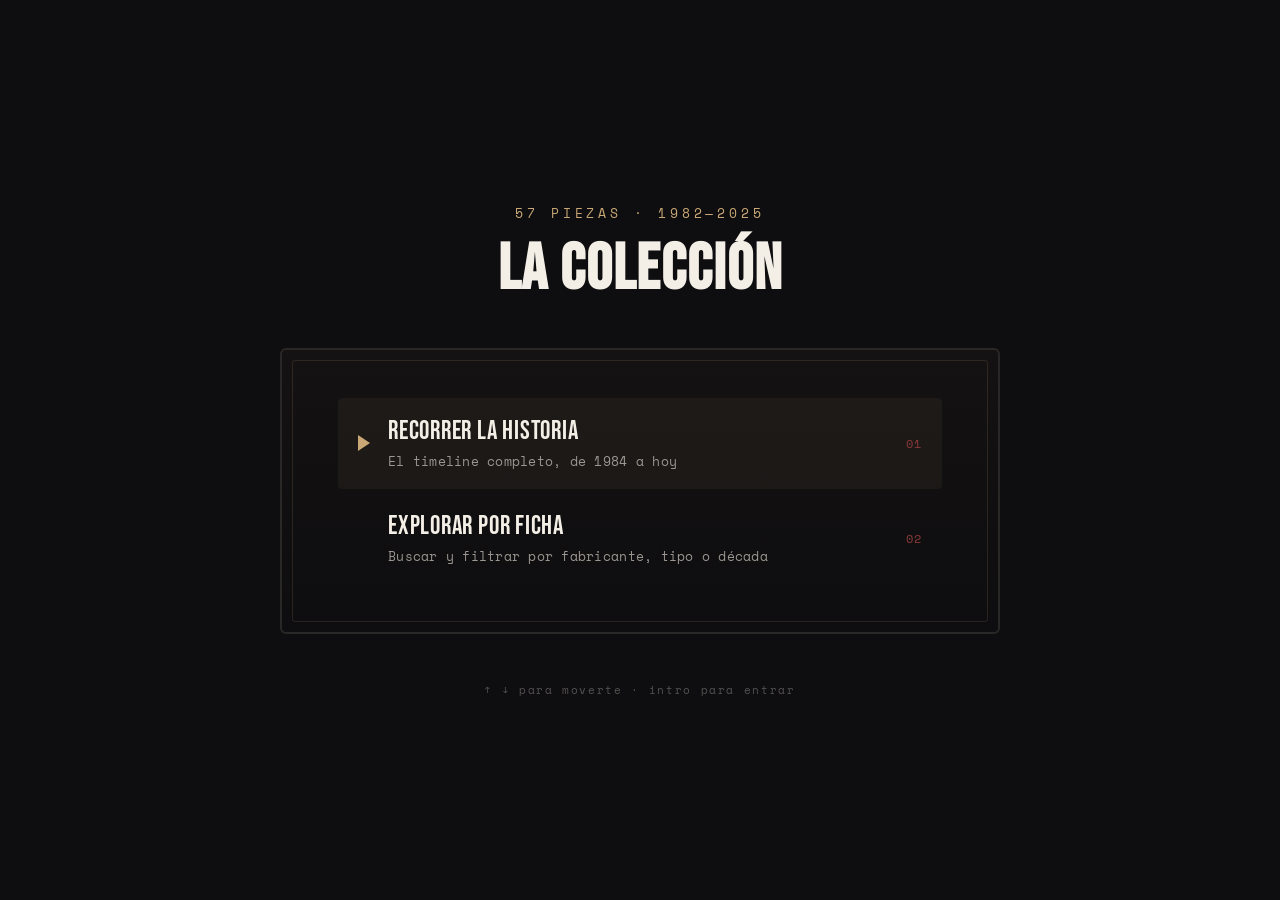
==== index.html @ fd8c565e "primera version - 57 consolas, 1982-2025" ====
<!DOCTYPE html>
<html lang="es">
<head>
  <meta charset="UTF-8">
  <meta name="viewport" content="width=device-width, initial-scale=1.0">
  <title>La Colección — 52 consolas, 1984—2025</title>
  <link rel="preconnect" href="https://fonts.googleapis.com">
  <link href="https://fonts.googleapis.com/css2?family=Bebas+Neue&family=Space+Mono:wght@400;700&display=swap" rel="stylesheet">
  <link rel="stylesheet" href="css/styles.css">
  <link rel="stylesheet" href="css/menu.css">
</head>
<body>

  <main class="menu-screen">

    <header class="menu-header">
      <p class="eyebrow">57 piezas · 1982—2025</p>
      <h1 class="menu-title">LA COLECCIÓN</h1>
    </header>

    <nav class="menu-options" aria-label="Navegación principal">

      <a href="timeline.html" class="menu-option" data-option="0" tabindex="0">
        <span class="cursor" aria-hidden="true"></span>
        <span class="option-text">
          <span class="option-name">RECORRER LA HISTORIA</span>
          <span class="option-desc">El timeline completo, de 1984 a hoy</span>
        </span>
        <span class="option-num">01</span>
      </a>

      <a href="coleccion.html" class="menu-option" data-option="1" tabindex="0">
        <span class="cursor" aria-hidden="true"></span>
        <span class="option-text">
          <span class="option-name">EXPLORAR POR FICHA</span>
          <span class="option-desc">Buscar y filtrar por fabricante, tipo o década</span>
        </span>
        <span class="option-num">02</span>
      </a>

    </nav>

    <footer class="menu-footer">
      <p>↑ ↓ para moverte · intro para entrar</p>
    </footer>

  </main>

  <script src="js/menu.js"></script>
</body>
</html>
---- css/styles.css ----
/* ============================================
   styles.css — Base compartida por las 3 páginas
   Variables, reset, tipografía, botón "volver al menú"
   ============================================ */

:root {
  --bg: #0E0D0F;
  --paper: #F4EFE6;
  --brass: #C9A876;
  --brick: #8B3A3A;
  --panel: #2A2826;
  --moss: #5C7A6E;

  --text-dim: #9b9690;
  --text-faint: #84807a;
}

* {
  margin: 0;
  padding: 0;
  box-sizing: border-box;
}

html {
  scroll-behavior: smooth;
}

body {
  background: var(--bg);
  color: var(--paper);
  font-family: 'Space Mono', monospace;
  -webkit-font-smoothing: antialiased;
}

img {
  display: block;
  max-width: 100%;
}

a {
  color: inherit;
}

button {
  font-family: inherit;
  cursor: pointer;
}

/* ---- Botón "volver al menú", compartido por timeline.html y coleccion.html ---- */

.back-to-menu {
  position: fixed;
  bottom: 36px;
  left: 50%;
  transform: translateX(-50%);
  font-size: 11px;
  letter-spacing: 0.2em;
  text-transform: uppercase;
  color: var(--text-faint);
  text-decoration: none;
  cursor: pointer;
  border-top: 1px solid rgba(201, 168, 118, 0.2);
  padding: 12px 20px 0;
  z-index: 60;
  transition: color 0.15s ease, border-color 0.15s ease;
  background: none;
}

.back-to-menu::before {
  content: '';
  position: absolute;
  inset: -8px -20px;
  background: var(--bg);
  opacity: 0.7;
  z-index: -1;
  border-radius: 4px;
  -webkit-mask-image: linear-gradient(to top, black 40%, transparent 100%);
  mask-image: linear-gradient(to top, black 40%, transparent 100%);
}

.back-to-menu:hover,
.back-to-menu:focus-visible {
  color: var(--brass);
  border-color: var(--brass);
}

/* ---- Utilidades tipográficas compartidas ---- */

.eyebrow {
  font-size: 13px;
  letter-spacing: 0.3em;
  text-transform: uppercase;
  color: var(--brass);
}

/* ---- Foco visible accesible, consistente en toda la web ---- */
:focus-visible {
  outline: 2px solid var(--brass);
  outline-offset: 3px;
}
---- css/menu.css ----
/* ============================================
   menu.css — index.html
   Menú de inicio estilo arranque de consola retro
   ============================================ */

.menu-screen {
  min-height: 100vh;
  display: flex;
  flex-direction: column;
  align-items: center;
  justify-content: center;
  padding: 24px;
}

.menu-header {
  text-align: center;
}

.menu-header .eyebrow {
  margin-bottom: 8px;
  display: block;
}

.menu-title {
  font-family: 'Bebas Neue', sans-serif;
  font-size: clamp(40px, 6vw, 64px);
  letter-spacing: 0.02em;
  color: var(--paper);
}

/* El "marco" que envuelve todo el menú, con doble borde recordando un frame de consola */
main.menu-screen::before {
  content: none; /* el frame real vive en .menu-options-wrap si se quiere envolver visualmente */
}

.menu-options {
  width: 720px;
  max-width: 92vw;
  border: 2px solid var(--panel);
  border-radius: 6px;
  padding: 48px 56px;
  margin-top: 40px;
  position: relative;
  background: linear-gradient(180deg, rgba(201, 168, 118, 0.03), transparent);
  display: flex;
  flex-direction: column;
  gap: 4px;
}

.menu-options::before {
  content: '';
  position: absolute;
  inset: 10px;
  border: 1px solid rgba(201, 168, 118, 0.15);
  border-radius: 3px;
  pointer-events: none;
}

.menu-option {
  display: flex;
  align-items: center;
  gap: 18px;
  padding: 18px 20px;
  border-radius: 4px;
  text-decoration: none;
  transition: background 0.15s ease;
  position: relative;
}

.menu-option:hover,
.menu-option:focus-visible,
.menu-option.active {
  background: rgba(201, 168, 118, 0.06);
}

.menu-option .cursor {
  width: 0;
  height: 0;
  border-top: 8px solid transparent;
  border-bottom: 8px solid transparent;
  border-left: 12px solid var(--brass);
  opacity: 0;
  flex-shrink: 0;
}

.menu-option:hover .cursor,
.menu-option:focus-visible .cursor,
.menu-option.active .cursor {
  opacity: 1;
  animation: cursorBlink 0.8s steps(2) infinite;
}

@keyframes cursorBlink {
  50% { opacity: 0.3; }
}

.option-text {
  flex: 1;
}

.option-name {
  display: block;
  font-family: 'Bebas Neue', sans-serif;
  font-size: 26px;
  letter-spacing: 0.03em;
  color: var(--paper);
  margin-bottom: 4px;
}

.option-desc {
  display: block;
  font-size: 13px;
  color: var(--text-dim);
  letter-spacing: 0.02em;
}

.option-num {
  font-size: 12px;
  color: var(--brick);
  letter-spacing: 0.1em;
}

.menu-footer {
  margin-top: 48px;
  text-align: center;
  font-size: 11px;
  letter-spacing: 0.15em;
  color: rgba(244, 239, 230, 0.3);
}

/* En móvil, reducimos el padding interno para que respire mejor en pantalla estrecha */
@media (max-width: 600px) {
  .menu-options {
    padding: 32px 28px;
  }

  .option-name {
    font-size: 22px;
  }
}
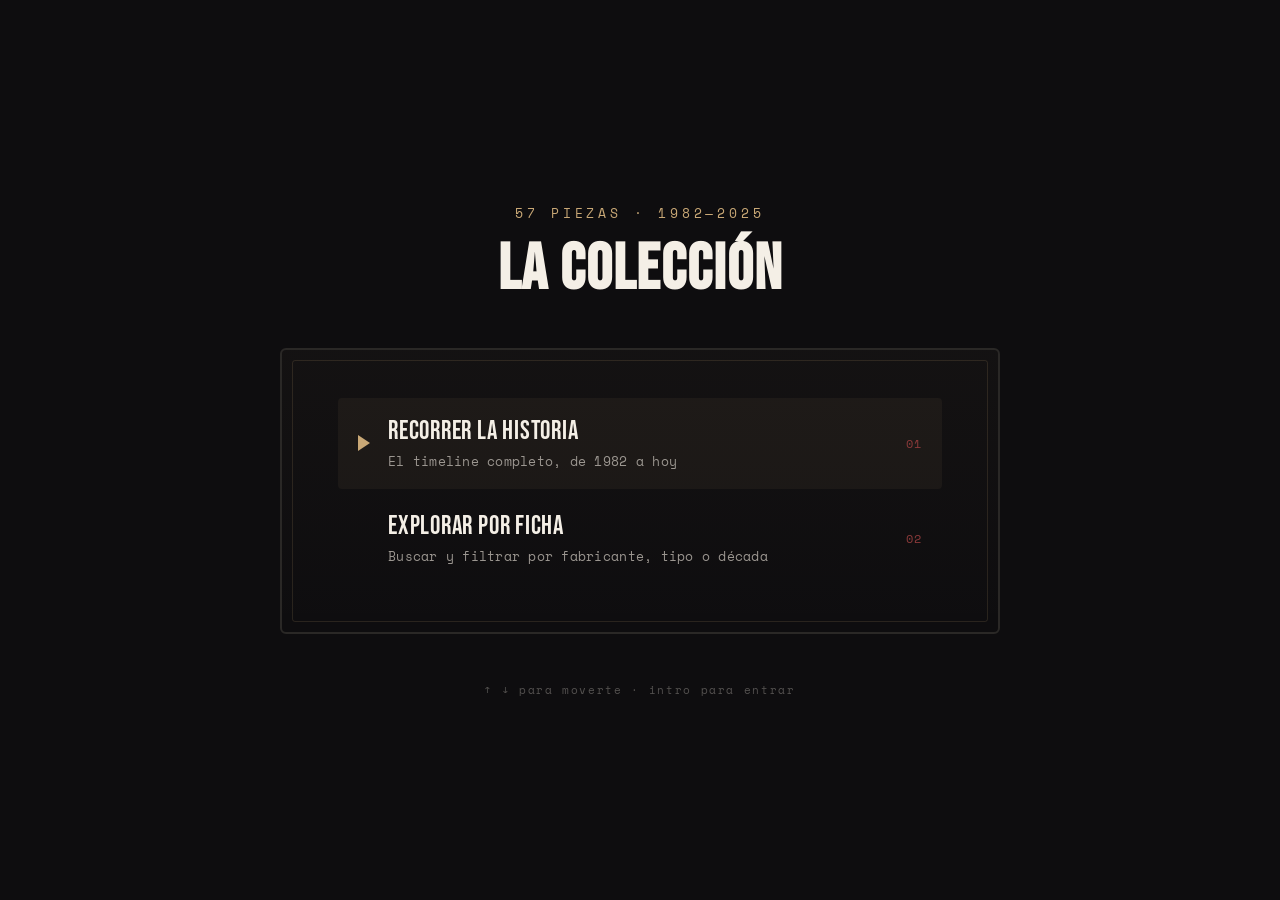
==== commit a0c06e6b: "minor fixes" ====
--- a/index.html
+++ b/index.html
@@ -3,7 +3,7 @@
 <head>
   <meta charset="UTF-8">
   <meta name="viewport" content="width=device-width, initial-scale=1.0">
-  <title>La Colección — 52 consolas, 1984—2025</title>
+  <title>La Colección — 57 consolas, 1982—2025</title>
   <link rel="preconnect" href="https://fonts.googleapis.com">
   <link href="https://fonts.googleapis.com/css2?family=Bebas+Neue&family=Space+Mono:wght@400;700&display=swap" rel="stylesheet">
   <link rel="stylesheet" href="css/styles.css">
@@ -24,7 +24,7 @@
         <span class="cursor" aria-hidden="true"></span>
         <span class="option-text">
           <span class="option-name">RECORRER LA HISTORIA</span>
-          <span class="option-desc">El timeline completo, de 1984 a hoy</span>
+          <span class="option-desc">El timeline completo, de 1982 a hoy</span>
         </span>
         <span class="option-num">01</span>
       </a>
